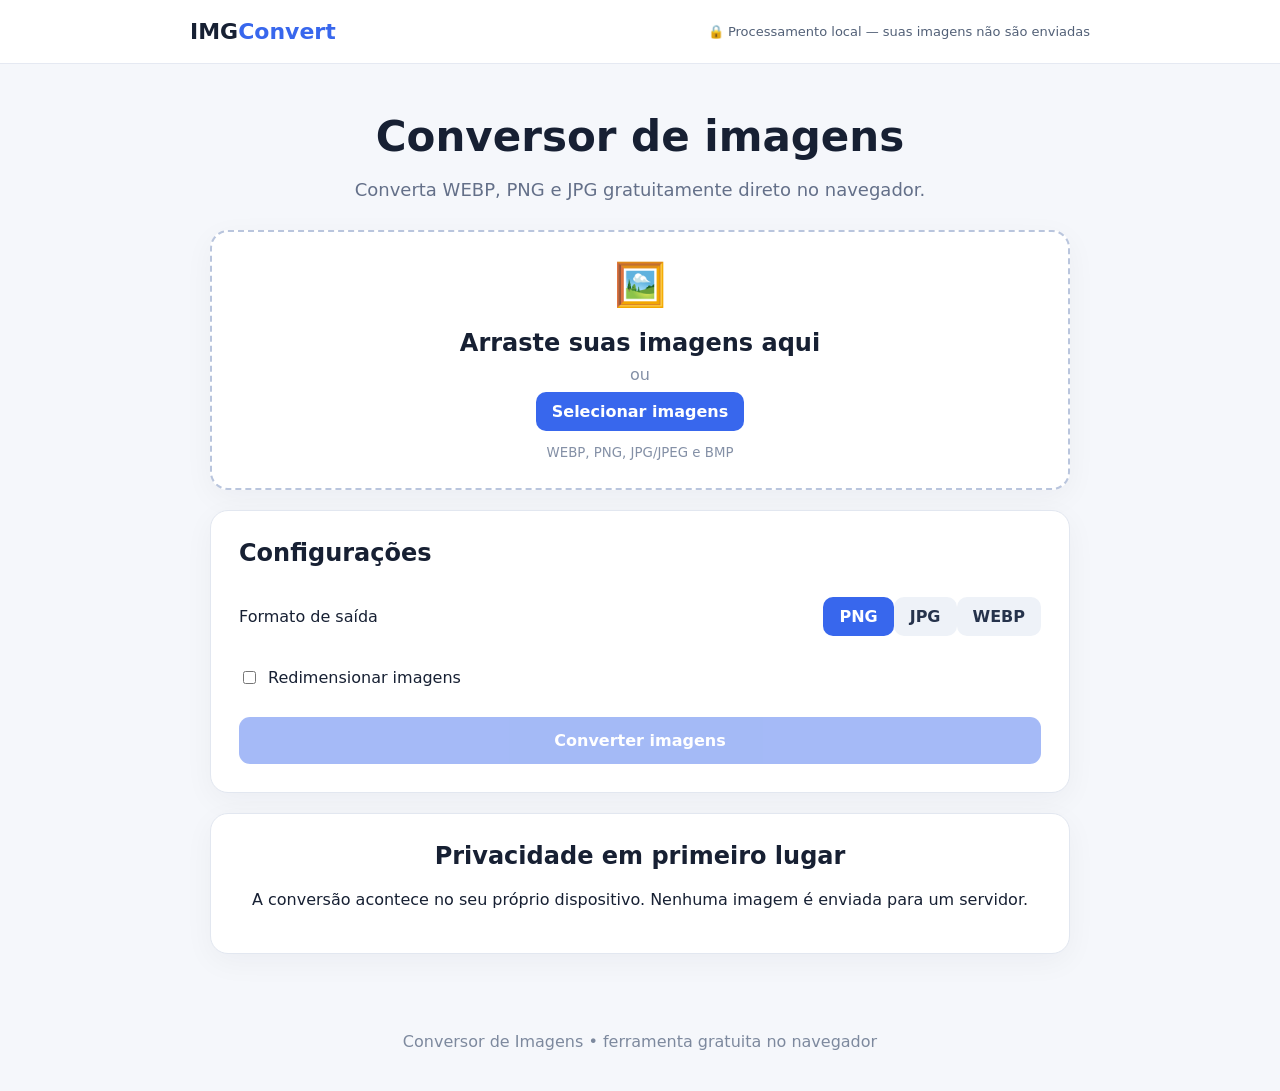
==== index.html @ 3f45609b "V 1.0 Sistema bem simples e útil, muitas vezes necessário no dia a dia." ====
<!doctype html><html lang='pt-BR'><head><meta charset='utf-8'><meta name='viewport' content='width=device-width,initial-scale=1'><title>Conversor de Imagens</title><meta name='description' content='Converta WEBP, PNG e JPG diretamente no navegador, com privacidade.'><link rel='stylesheet' href='style.css'></head><body><header><div class='brand'>IMG<span>Convert</span></div><div class='privacy'>🔒 Processamento local — suas imagens não são enviadas</div></header><main><section class='hero'><h1>Conversor de imagens</h1><p>Converta WEBP, PNG e JPG gratuitamente direto no navegador.</p></section><section id='drop' class='drop'><div class='icon'>🖼️</div><h2>Arraste suas imagens aqui</h2><p>ou</p><button id='pick'>Selecionar imagens</button><input id='files' type='file' accept='image/webp,image/png,image/jpeg,image/bmp' multiple hidden><small>WEBP, PNG, JPG/JPEG e BMP</small></section><section class='panel'><h2>Configurações</h2><div class='formats'><label>Formato de saída</label><div><button class='fmt active' data-format='image/png' data-ext='png'>PNG</button><button class='fmt' data-format='image/jpeg' data-ext='jpg'>JPG</button><button class='fmt' data-format='image/webp' data-ext='webp'>WEBP</button></div></div><div id='qualityRow' class='quality hidden'><label>Qualidade <strong id='qval'>90%</strong></label><input id='quality' type='range' min='10' max='100' value='90'></div><label class='check'><input id='resize' type='checkbox'> Redimensionar imagens</label><div id='resizeBox' class='resize hidden'><label>Largura <input id='width' type='number' min='1' placeholder='Automático'></label><label>Altura <input id='height' type='number' min='1' placeholder='Automático'></label><label class='check'><input id='ratio' type='checkbox' checked> Manter proporção</label></div><button id='convert' class='primary' disabled>Converter imagens</button></section><section id='queue' class='queue hidden'><div class='queueHead'><h2>Arquivos</h2><button id='clear' class='link'>Limpar</button></div><div id='items'></div><button id='downloadAll' class='primary hidden'>Baixar todas</button></section><section class='info'><h2>Privacidade em primeiro lugar</h2><p>A conversão acontece no seu próprio dispositivo. Nenhuma imagem é enviada para um servidor.</p></section></main><footer>Conversor de Imagens • ferramenta gratuita no navegador</footer><script src='app.js'></script></body></html>
---- style.css ----
:root{font-family:Inter,system-ui,-apple-system,Segoe UI,sans-serif;color:#172033;background:#f5f7fb}*{box-sizing:border-box}body{margin:0}header{height:64px;background:white;border-bottom:1px solid #e5e9f2;display:flex;align-items:center;justify-content:space-between;padding:0 max(20px,calc((100% - 900px)/2))}.brand{font-weight:900;font-size:22px}.brand span{color:#3867ed}.privacy{font-size:13px;color:#526077}main{max-width:900px;margin:auto;padding:48px 20px}.hero{text-align:center;margin-bottom:30px}.hero h1{font-size:42px;margin:0 0 10px}.hero p{color:#647089;font-size:18px}.drop,.panel,.queue,.info{background:#fff;border:1px solid #e2e7f0;border-radius:18px;padding:28px;margin:20px 0;box-shadow:0 8px 30px #1720330b}.drop{text-align:center;border:2px dashed #b9c5dd;transition:.2s}.drop.drag{border-color:#3867ed;background:#f2f6ff}.drop .icon{font-size:42px}.drop h2{margin-bottom:4px}.drop p{margin:8px;color:#8490a6}.drop small{display:block;margin-top:14px;color:#8490a6}button{font:inherit;border:0;cursor:pointer}.drop button,.fmt{padding:10px 16px;border-radius:10px;background:#eef2f8;color:#26334c;font-weight:700}.drop button{background:#3867ed;color:white}.panel h2,.queue h2{margin-top:0}.formats{display:flex;align-items:center;justify-content:space-between;gap:20px;padding:10px 0 20px}.fmt.active{background:#3867ed;color:#fff}.quality{padding:5px 0 20px}.quality label{display:flex;justify-content:space-between}.quality input{width:100%;margin-top:12px}.check{display:flex;gap:9px;align-items:center;margin:12px 0}.resize{display:grid;grid-template-columns:1fr 1fr;gap:12px;padding:10px 0}.resize input[type=number]{display:block;width:100%;margin-top:6px;padding:11px;border:1px solid #ccd4e2;border-radius:9px}.resize .check{grid-column:1/-1}.primary{width:100%;padding:14px;border-radius:11px;background:#3867ed;color:#fff;font-weight:800;margin-top:18px}.primary:disabled{opacity:.45;cursor:not-allowed}.hidden{display:none!important}.queueHead{display:flex;justify-content:space-between}.link{background:none;color:#3867ed}.item{display:grid;grid-template-columns:52px 1fr auto;align-items:center;gap:14px;padding:14px 0;border-top:1px solid #edf0f5}.thumb{width:52px;height:52px;object-fit:cover;border-radius:9px;background:#eef2f8}.meta b{display:block;white-space:nowrap;overflow:hidden;text-overflow:ellipsis;max-width:550px}.meta small{color:#7a879d}.download{padding:9px 12px;border-radius:8px;background:#eef2f8;color:#3159c9;font-weight:700}.status{font-size:12px;color:#738097;margin-top:3px}.info{text-align:center}.info h2{margin-top:0}footer{text-align:center;color:#7d899e;padding:10px 20px 40px}@media(max-width:650px){header{padding:0 16px}.privacy{display:none}main{padding:28px 14px}.hero h1{font-size:32px}.formats{align-items:flex-start;flex-direction:column}.resize{grid-template-columns:1fr}.item{grid-template-columns:48px 1fr}.item .download{grid-column:1/-1}.meta b{max-width:230px}}
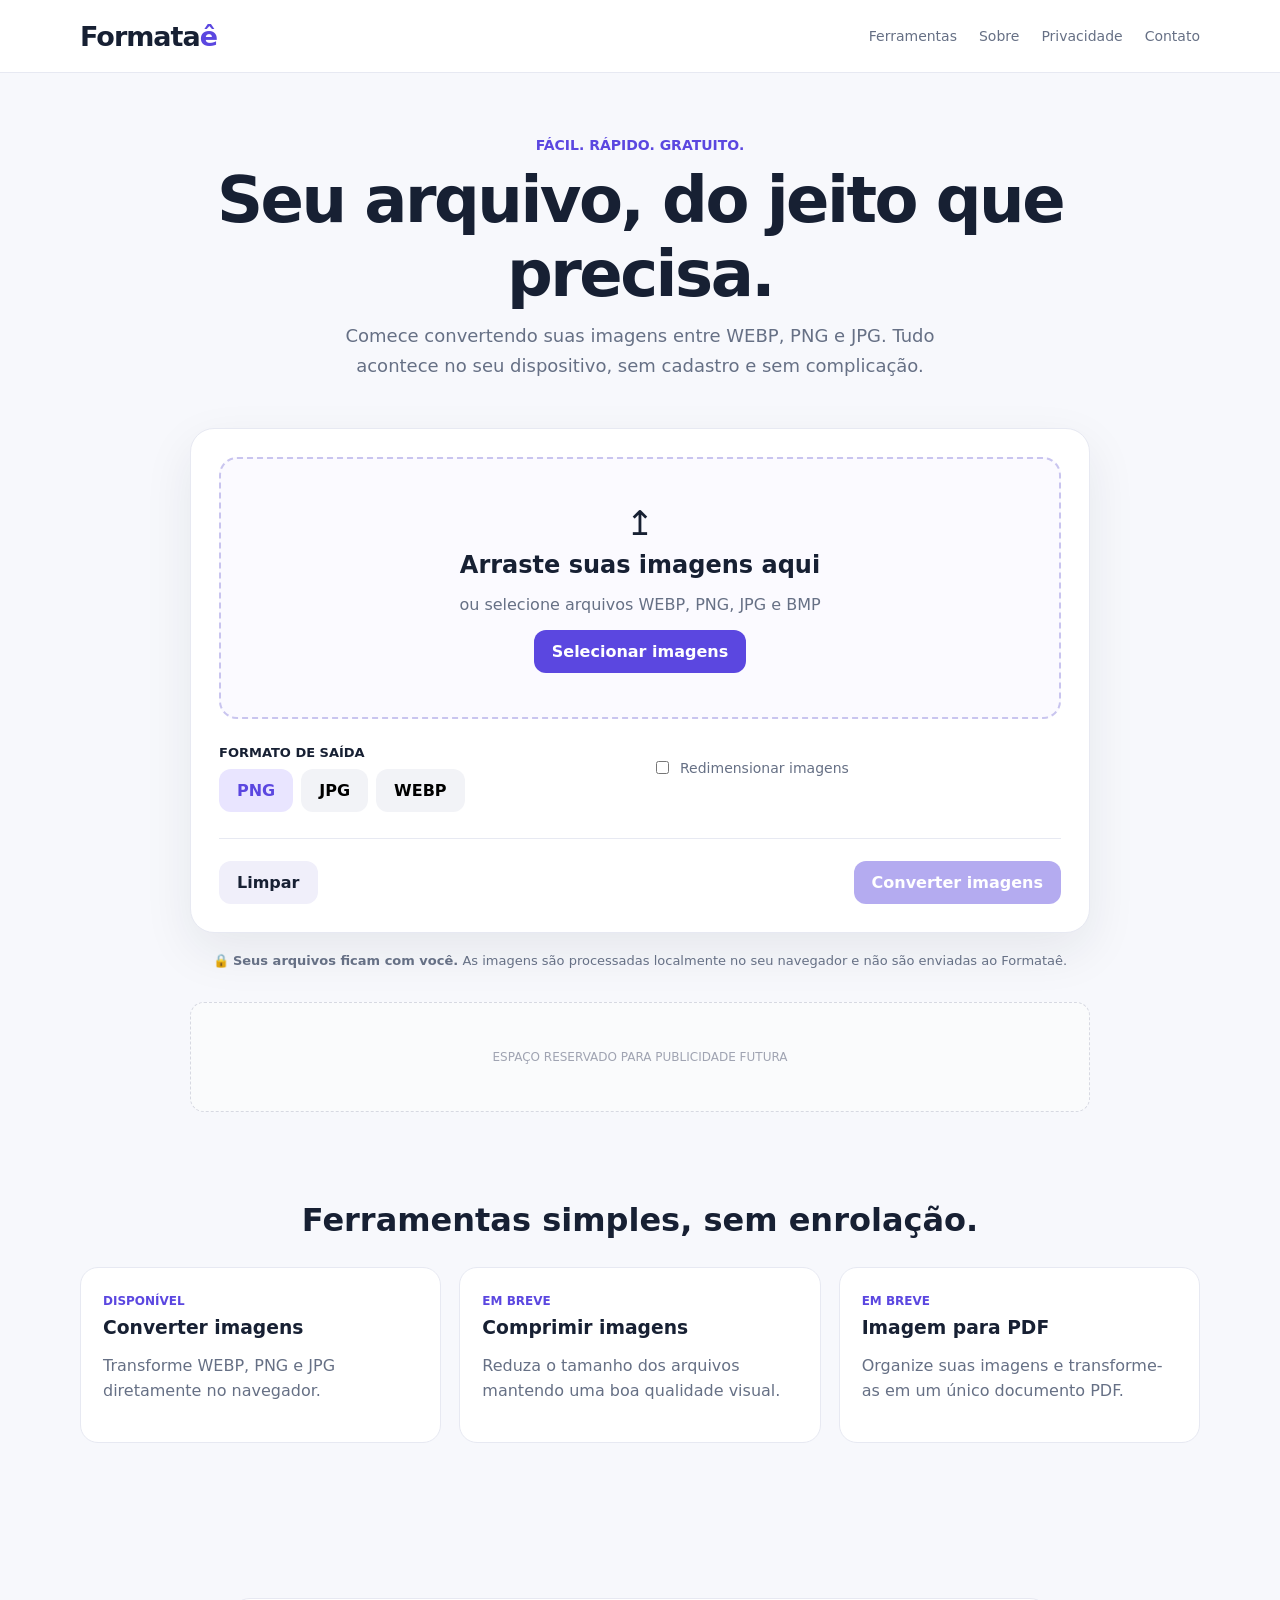
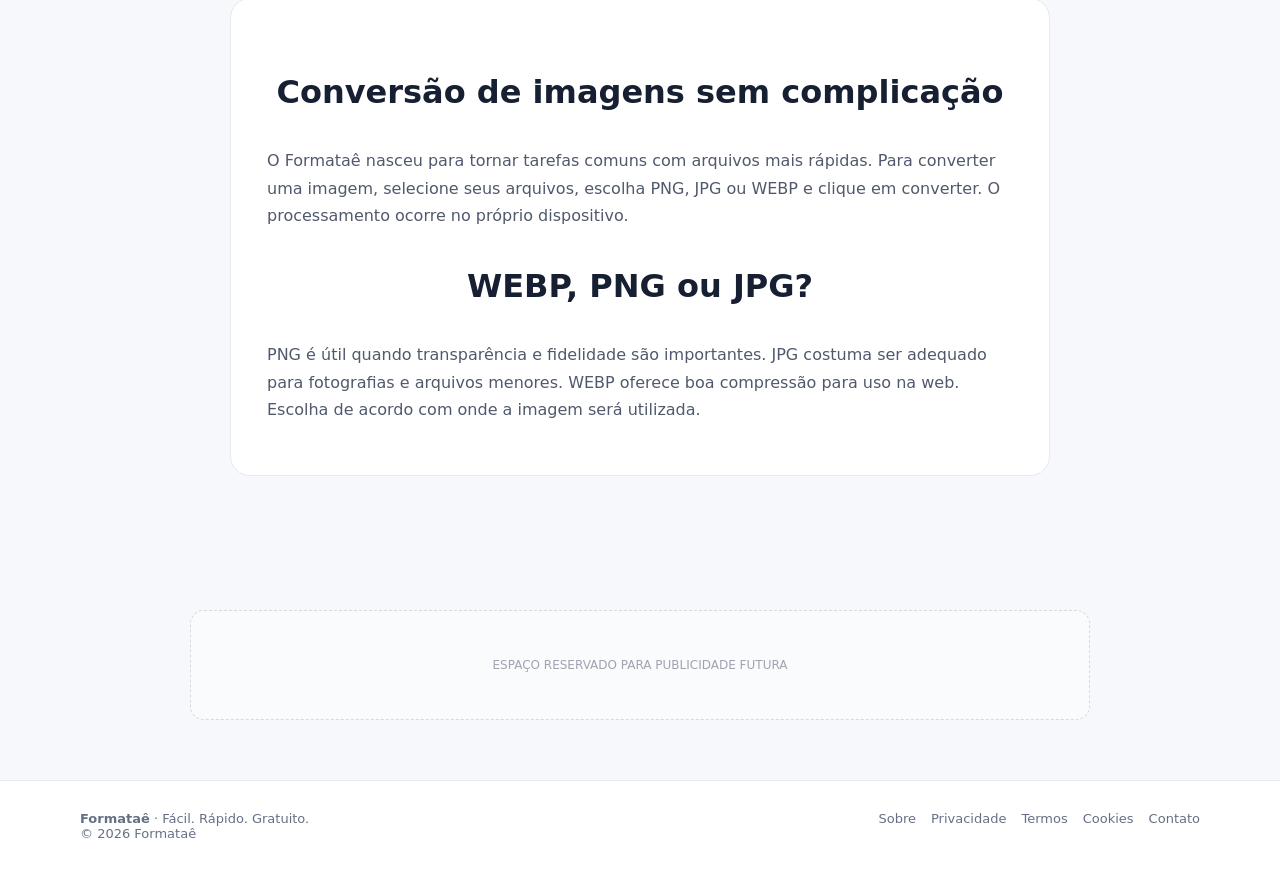
==== commit 668c1e47: "V 3.0 NOVO NOME PARA O NOSSO SITE E AGORA COM DOMINIO OFICIAL.  Vamos trabalhar ocm tudo para faze" ====
--- a/index.html
+++ b/index.html
@@ -1 +1,12 @@
-<!doctype html><html lang='pt-BR'><head><meta charset='utf-8'><meta name='viewport' content='width=device-width,initial-scale=1'><title>Conversor de Imagens</title><meta name='description' content='Converta WEBP, PNG e JPG diretamente no navegador, com privacidade.'><link rel='stylesheet' href='style.css'></head><body><header><div class='brand'>IMG<span>Convert</span></div><div class='privacy'>🔒 Processamento local — suas imagens não são enviadas</div></header><main><section class='hero'><h1>Conversor de imagens</h1><p>Converta WEBP, PNG e JPG gratuitamente direto no navegador.</p></section><section id='drop' class='drop'><div class='icon'>🖼️</div><h2>Arraste suas imagens aqui</h2><p>ou</p><button id='pick'>Selecionar imagens</button><input id='files' type='file' accept='image/webp,image/png,image/jpeg,image/bmp' multiple hidden><small>WEBP, PNG, JPG/JPEG e BMP</small></section><section class='panel'><h2>Configurações</h2><div class='formats'><label>Formato de saída</label><div><button class='fmt active' data-format='image/png' data-ext='png'>PNG</button><button class='fmt' data-format='image/jpeg' data-ext='jpg'>JPG</button><button class='fmt' data-format='image/webp' data-ext='webp'>WEBP</button></div></div><div id='qualityRow' class='quality hidden'><label>Qualidade <strong id='qval'>90%</strong></label><input id='quality' type='range' min='10' max='100' value='90'></div><label class='check'><input id='resize' type='checkbox'> Redimensionar imagens</label><div id='resizeBox' class='resize hidden'><label>Largura <input id='width' type='number' min='1' placeholder='Automático'></label><label>Altura <input id='height' type='number' min='1' placeholder='Automático'></label><label class='check'><input id='ratio' type='checkbox' checked> Manter proporção</label></div><button id='convert' class='primary' disabled>Converter imagens</button></section><section id='queue' class='queue hidden'><div class='queueHead'><h2>Arquivos</h2><button id='clear' class='link'>Limpar</button></div><div id='items'></div><button id='downloadAll' class='primary hidden'>Baixar todas</button></section><section class='info'><h2>Privacidade em primeiro lugar</h2><p>A conversão acontece no seu próprio dispositivo. Nenhuma imagem é enviada para um servidor.</p></section></main><footer>Conversor de Imagens • ferramenta gratuita no navegador</footer><script src='app.js'></script></body></html>
+<!doctype html><html lang="pt-BR"><head><meta charset="utf-8"><meta name="viewport" content="width=device-width,initial-scale=1"><title>Formataê — Conversor de imagens grátis</title><meta name="description" content="Converta WEBP, PNG e JPG grátis, rápido e direto no navegador. Sem cadastro e sem enviar suas imagens para nossos servidores."><link rel="canonical" href="https://formatae.com.br/"><link rel="icon" href="favicon.svg" type="image/svg+xml"><link rel="stylesheet" href="style.css"></head><body>
+<header class="top"><div class="wrap nav"><a class="brand" href="index.html">Formata<span>ê</span></a><nav><a href="#ferramentas">Ferramentas</a><a href="sobre.html">Sobre</a><a href="privacidade.html">Privacidade</a><a href="contato.html">Contato</a></nav></div></header>
+<main><section class="hero wrap"><div class="eyebrow">FÁCIL. RÁPIDO. GRATUITO.</div><h1>Seu arquivo, do jeito que precisa.</h1><p>Comece convertendo suas imagens entre WEBP, PNG e JPG. Tudo acontece no seu dispositivo, sem cadastro e sem complicação.</p></section>
+<section class="wrap"><div class="tool"><div id="drop" class="drop"><div style="font-size:34px">↥</div><h2>Arraste suas imagens aqui</h2><p>ou selecione arquivos WEBP, PNG, JPG e BMP</p><button id="pick" class="primary">Selecionar imagens</button><input id="files" type="file" accept="image/webp,image/png,image/jpeg,image/bmp" multiple hidden></div>
+<div class="options"><div><div class="label">FORMATO DE SAÍDA</div><div class="formats"><button class="fmt active" data-format="image/png" data-ext="png">PNG</button><button class="fmt" data-format="image/jpeg" data-ext="jpg">JPG</button><button class="fmt" data-format="image/webp" data-ext="webp">WEBP</button></div><div id="qualityRow" class="range hidden" style="margin-top:18px"><input id="quality" type="range" min="20" max="100" value="90"><b id="qval">90%</b></div></div><div><label class="check"><input id="resize" type="checkbox"> Redimensionar imagens</label><div id="resizeBox" class="resizebox hidden"><input id="width" type="number" min="1" placeholder="Largura (px)"><input id="height" type="number" min="1" placeholder="Altura (px)"><label class="check"><input id="ratio" type="checkbox" checked> Manter proporção</label></div></div></div>
+<div id="queue" class="queue hidden"><div id="items"></div></div><div class="actions"><button id="clear" class="secondary">Limpar</button><div><button id="downloadAll" class="secondary hidden">Baixar todas</button> <button id="convert" class="primary" disabled>Converter imagens</button></div></div></div>
+<div class="privacy-note">🔒 <b>Seus arquivos ficam com você.</b> As imagens são processadas localmente no seu navegador e não são enviadas ao Formataê.</div></section>
+<div class="ad">ESPAÇO RESERVADO PARA PUBLICIDADE FUTURA</div>
+<section id="ferramentas" class="section wrap"><h2>Ferramentas simples, sem enrolação.</h2><div class="cards"><div class="card"><span class="tag">DISPONÍVEL</span><h3>Converter imagens</h3><p>Transforme WEBP, PNG e JPG diretamente no navegador.</p></div><div class="card"><span class="tag">EM BREVE</span><h3>Comprimir imagens</h3><p>Reduza o tamanho dos arquivos mantendo uma boa qualidade visual.</p></div><div class="card"><span class="tag">EM BREVE</span><h3>Imagem para PDF</h3><p>Organize suas imagens e transforme-as em um único documento PDF.</p></div></div></section>
+<section class="section wrap"><div class="content"><h2>Conversão de imagens sem complicação</h2><p>O Formataê nasceu para tornar tarefas comuns com arquivos mais rápidas. Para converter uma imagem, selecione seus arquivos, escolha PNG, JPG ou WEBP e clique em converter. O processamento ocorre no próprio dispositivo.</p><h2>WEBP, PNG ou JPG?</h2><p>PNG é útil quando transparência e fidelidade são importantes. JPG costuma ser adequado para fotografias e arquivos menores. WEBP oferece boa compressão para uso na web. Escolha de acordo com onde a imagem será utilizada.</p></div></section>
+<div class="ad">ESPAÇO RESERVADO PARA PUBLICIDADE FUTURA</div></main>
+<footer class="footer"><div class="wrap foot"><div><b>Formataê</b> · Fácil. Rápido. Gratuito.<br>© 2026 Formataê</div><div class="footlinks"><a href="sobre.html">Sobre</a><a href="privacidade.html">Privacidade</a><a href="termos.html">Termos</a><a href="cookies.html">Cookies</a><a href="contato.html">Contato</a></div></div></footer><script src="app.js"></script></body></html>
--- a/style.css
+++ b/style.css
@@ -1 +1 @@
-:root{font-family:Inter,system-ui,-apple-system,Segoe UI,sans-serif;color:#172033;background:#f5f7fb}*{box-sizing:border-box}body{margin:0}header{height:64px;background:white;border-bottom:1px solid #e5e9f2;display:flex;align-items:center;justify-content:space-between;padding:0 max(20px,calc((100% - 900px)/2))}.brand{font-weight:900;font-size:22px}.brand span{color:#3867ed}.privacy{font-size:13px;color:#526077}main{max-width:900px;margin:auto;padding:48px 20px}.hero{text-align:center;margin-bottom:30px}.hero h1{font-size:42px;margin:0 0 10px}.hero p{color:#647089;font-size:18px}.drop,.panel,.queue,.info{background:#fff;border:1px solid #e2e7f0;border-radius:18px;padding:28px;margin:20px 0;box-shadow:0 8px 30px #1720330b}.drop{text-align:center;border:2px dashed #b9c5dd;transition:.2s}.drop.drag{border-color:#3867ed;background:#f2f6ff}.drop .icon{font-size:42px}.drop h2{margin-bottom:4px}.drop p{margin:8px;color:#8490a6}.drop small{display:block;margin-top:14px;color:#8490a6}button{font:inherit;border:0;cursor:pointer}.drop button,.fmt{padding:10px 16px;border-radius:10px;background:#eef2f8;color:#26334c;font-weight:700}.drop button{background:#3867ed;color:white}.panel h2,.queue h2{margin-top:0}.formats{display:flex;align-items:center;justify-content:space-between;gap:20px;padding:10px 0 20px}.fmt.active{background:#3867ed;color:#fff}.quality{padding:5px 0 20px}.quality label{display:flex;justify-content:space-between}.quality input{width:100%;margin-top:12px}.check{display:flex;gap:9px;align-items:center;margin:12px 0}.resize{display:grid;grid-template-columns:1fr 1fr;gap:12px;padding:10px 0}.resize input[type=number]{display:block;width:100%;margin-top:6px;padding:11px;border:1px solid #ccd4e2;border-radius:9px}.resize .check{grid-column:1/-1}.primary{width:100%;padding:14px;border-radius:11px;background:#3867ed;color:#fff;font-weight:800;margin-top:18px}.primary:disabled{opacity:.45;cursor:not-allowed}.hidden{display:none!important}.queueHead{display:flex;justify-content:space-between}.link{background:none;color:#3867ed}.item{display:grid;grid-template-columns:52px 1fr auto;align-items:center;gap:14px;padding:14px 0;border-top:1px solid #edf0f5}.thumb{width:52px;height:52px;object-fit:cover;border-radius:9px;background:#eef2f8}.meta b{display:block;white-space:nowrap;overflow:hidden;text-overflow:ellipsis;max-width:550px}.meta small{color:#7a879d}.download{padding:9px 12px;border-radius:8px;background:#eef2f8;color:#3159c9;font-weight:700}.status{font-size:12px;color:#738097;margin-top:3px}.info{text-align:center}.info h2{margin-top:0}footer{text-align:center;color:#7d899e;padding:10px 20px 40px}@media(max-width:650px){header{padding:0 16px}.privacy{display:none}main{padding:28px 14px}.hero h1{font-size:32px}.formats{align-items:flex-start;flex-direction:column}.resize{grid-template-columns:1fr}.item{grid-template-columns:48px 1fr}.item .download{grid-column:1/-1}.meta b{max-width:230px}}
+:root{--bg:#f7f8fc;--card:#fff;--ink:#172033;--muted:#667085;--brand:#5b47e0;--brand2:#7b68ee;--line:#e7e9f2;--ok:#087f5b;--shadow:0 18px 50px rgba(25,32,56,.08)}*{box-sizing:border-box}body{margin:0;font-family:Inter,system-ui,-apple-system,Segoe UI,Roboto,Arial,sans-serif;background:var(--bg);color:var(--ink)}a{color:inherit;text-decoration:none}.wrap{width:min(1120px,92%);margin:auto}.top{background:#fff;border-bottom:1px solid var(--line);position:sticky;top:0;z-index:10}.nav{height:72px;display:flex;align-items:center;justify-content:space-between}.brand{font-size:27px;font-weight:850;letter-spacing:-1px}.brand span{color:var(--brand)}nav{display:flex;gap:22px;font-size:14px;color:var(--muted)}nav a:hover{color:var(--brand)}.hero{text-align:center;padding:64px 0 28px}.eyebrow{font-weight:800;color:var(--brand);font-size:14px}.hero h1{font-size:clamp(38px,6vw,64px);letter-spacing:-2.5px;margin:10px 0}.hero p{max-width:650px;margin:auto;color:var(--muted);font-size:18px;line-height:1.65}.tool{background:var(--card);border:1px solid var(--line);border-radius:24px;padding:28px;box-shadow:var(--shadow);max-width:900px;margin:20px auto}.drop{border:2px dashed #c9c5ef;border-radius:18px;padding:44px 20px;text-align:center;background:#fbfaff;transition:.2s}.drop.drag{border-color:var(--brand);background:#f1efff}.drop h2{margin:8px 0}.drop p{color:var(--muted)}button{font:inherit}.primary,.secondary,.fmt{border:0;border-radius:12px;padding:12px 18px;cursor:pointer}.primary{background:var(--brand);color:white;font-weight:800}.primary:hover{background:#4937c9}.primary:disabled{opacity:.45;cursor:not-allowed}.secondary{background:#f0effa;color:var(--ink);font-weight:700}.options{display:grid;grid-template-columns:1fr 1fr;gap:24px;margin-top:26px}.label{font-size:13px;font-weight:800;margin-bottom:9px}.formats{display:flex;gap:8px}.fmt{background:#f2f3f7;font-weight:800}.fmt.active{background:#e9e5ff;color:var(--brand)}.range{display:flex;gap:12px;align-items:center}.range input{width:100%}.check{display:flex;gap:8px;align-items:center;color:var(--muted);font-size:14px;margin-top:13px}.resizebox{display:grid;grid-template-columns:1fr 1fr;gap:10px;margin-top:12px}.resizebox input{width:100%;padding:11px;border:1px solid var(--line);border-radius:10px}.actions{display:flex;justify-content:space-between;gap:12px;margin-top:26px;padding-top:22px;border-top:1px solid var(--line)}.queue{margin-top:24px}.item{display:flex;align-items:center;gap:14px;padding:12px 0;border-top:1px solid var(--line)}.thumb{width:56px;height:56px;border-radius:10px;object-fit:cover;background:#eee}.meta{min-width:0;flex:1}.meta b{display:block;white-space:nowrap;overflow:hidden;text-overflow:ellipsis}.meta small,.status{color:var(--muted);font-size:12px}.status{margin-top:5px}.link,.download{border:0;background:none;color:var(--brand);font-weight:800;cursor:pointer}.download{margin-left:8px}.hidden{display:none!important}.privacy-note{max-width:900px;margin:16px auto;text-align:center;color:var(--muted);font-size:13px}.ad{max-width:900px;height:110px;margin:34px auto;border:1px dashed #d7d9e2;border-radius:14px;display:flex;align-items:center;justify-content:center;color:#a0a4b2;font-size:12px;background:#fafbfc}.section{padding:55px 0}.section h2{text-align:center;font-size:32px;margin:0 0 28px}.cards{display:grid;grid-template-columns:repeat(3,1fr);gap:18px}.card{background:#fff;border:1px solid var(--line);border-radius:18px;padding:22px}.card h3{margin:8px 0}.card p{color:var(--muted);line-height:1.55}.tag{font-size:12px;font-weight:800;color:var(--brand)}.content{max-width:820px;margin:45px auto;background:#fff;border:1px solid var(--line);border-radius:20px;padding:36px;line-height:1.7}.content h1{letter-spacing:-1px}.content h2{margin-top:30px}.content p,.content li{color:#50596c}.footer{margin-top:60px;border-top:1px solid var(--line);background:#fff;padding:30px 0}.foot{display:flex;justify-content:space-between;gap:20px;flex-wrap:wrap;color:var(--muted);font-size:13px}.footlinks{display:flex;gap:15px;flex-wrap:wrap}@media(max-width:720px){nav{display:none}.hero{padding-top:42px}.tool{padding:18px}.options,.cards{grid-template-columns:1fr}.actions{flex-direction:column}.actions button{width:100%}.content{padding:24px}.ad{width:92%}}
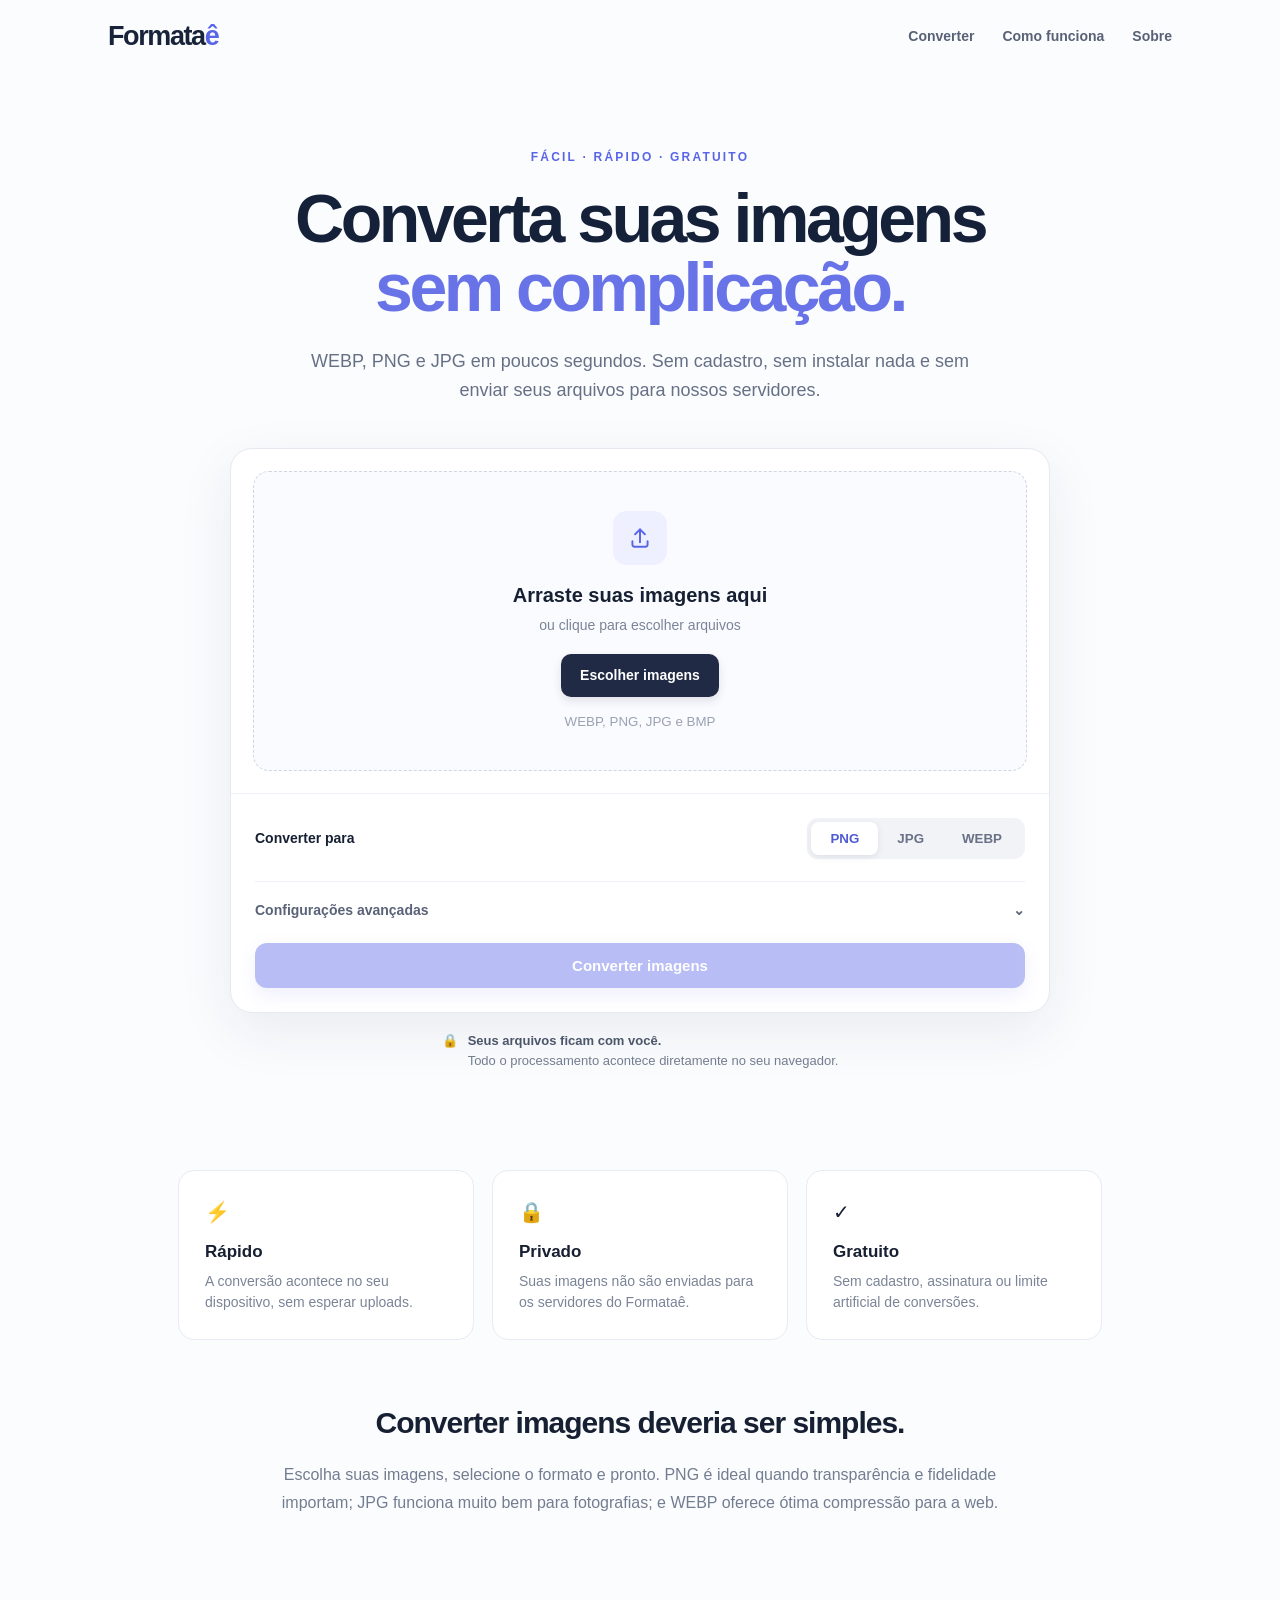
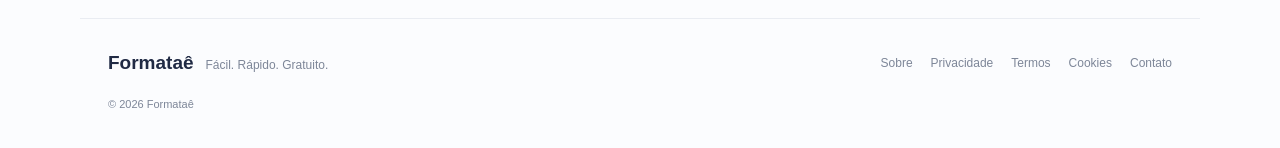
==== commit 538ae305: "V 3.1 Atualizações voltadas para o visual, melhoria e uma aparência melhor do nosso site." ====
--- a/index.html
+++ b/index.html
@@ -1,12 +1,130 @@
-<!doctype html><html lang="pt-BR"><head><meta charset="utf-8"><meta name="viewport" content="width=device-width,initial-scale=1"><title>Formataê — Conversor de imagens grátis</title><meta name="description" content="Converta WEBP, PNG e JPG grátis, rápido e direto no navegador. Sem cadastro e sem enviar suas imagens para nossos servidores."><link rel="canonical" href="https://formatae.com.br/"><link rel="icon" href="favicon.svg" type="image/svg+xml"><link rel="stylesheet" href="style.css"></head><body>
-<header class="top"><div class="wrap nav"><a class="brand" href="index.html">Formata<span>ê</span></a><nav><a href="#ferramentas">Ferramentas</a><a href="sobre.html">Sobre</a><a href="privacidade.html">Privacidade</a><a href="contato.html">Contato</a></nav></div></header>
-<main><section class="hero wrap"><div class="eyebrow">FÁCIL. RÁPIDO. GRATUITO.</div><h1>Seu arquivo, do jeito que precisa.</h1><p>Comece convertendo suas imagens entre WEBP, PNG e JPG. Tudo acontece no seu dispositivo, sem cadastro e sem complicação.</p></section>
-<section class="wrap"><div class="tool"><div id="drop" class="drop"><div style="font-size:34px">↥</div><h2>Arraste suas imagens aqui</h2><p>ou selecione arquivos WEBP, PNG, JPG e BMP</p><button id="pick" class="primary">Selecionar imagens</button><input id="files" type="file" accept="image/webp,image/png,image/jpeg,image/bmp" multiple hidden></div>
-<div class="options"><div><div class="label">FORMATO DE SAÍDA</div><div class="formats"><button class="fmt active" data-format="image/png" data-ext="png">PNG</button><button class="fmt" data-format="image/jpeg" data-ext="jpg">JPG</button><button class="fmt" data-format="image/webp" data-ext="webp">WEBP</button></div><div id="qualityRow" class="range hidden" style="margin-top:18px"><input id="quality" type="range" min="20" max="100" value="90"><b id="qval">90%</b></div></div><div><label class="check"><input id="resize" type="checkbox"> Redimensionar imagens</label><div id="resizeBox" class="resizebox hidden"><input id="width" type="number" min="1" placeholder="Largura (px)"><input id="height" type="number" min="1" placeholder="Altura (px)"><label class="check"><input id="ratio" type="checkbox" checked> Manter proporção</label></div></div></div>
-<div id="queue" class="queue hidden"><div id="items"></div></div><div class="actions"><button id="clear" class="secondary">Limpar</button><div><button id="downloadAll" class="secondary hidden">Baixar todas</button> <button id="convert" class="primary" disabled>Converter imagens</button></div></div></div>
-<div class="privacy-note">🔒 <b>Seus arquivos ficam com você.</b> As imagens são processadas localmente no seu navegador e não são enviadas ao Formataê.</div></section>
-<div class="ad">ESPAÇO RESERVADO PARA PUBLICIDADE FUTURA</div>
-<section id="ferramentas" class="section wrap"><h2>Ferramentas simples, sem enrolação.</h2><div class="cards"><div class="card"><span class="tag">DISPONÍVEL</span><h3>Converter imagens</h3><p>Transforme WEBP, PNG e JPG diretamente no navegador.</p></div><div class="card"><span class="tag">EM BREVE</span><h3>Comprimir imagens</h3><p>Reduza o tamanho dos arquivos mantendo uma boa qualidade visual.</p></div><div class="card"><span class="tag">EM BREVE</span><h3>Imagem para PDF</h3><p>Organize suas imagens e transforme-as em um único documento PDF.</p></div></div></section>
-<section class="section wrap"><div class="content"><h2>Conversão de imagens sem complicação</h2><p>O Formataê nasceu para tornar tarefas comuns com arquivos mais rápidas. Para converter uma imagem, selecione seus arquivos, escolha PNG, JPG ou WEBP e clique em converter. O processamento ocorre no próprio dispositivo.</p><h2>WEBP, PNG ou JPG?</h2><p>PNG é útil quando transparência e fidelidade são importantes. JPG costuma ser adequado para fotografias e arquivos menores. WEBP oferece boa compressão para uso na web. Escolha de acordo com onde a imagem será utilizada.</p></div></section>
-<div class="ad">ESPAÇO RESERVADO PARA PUBLICIDADE FUTURA</div></main>
-<footer class="footer"><div class="wrap foot"><div><b>Formataê</b> · Fácil. Rápido. Gratuito.<br>© 2026 Formataê</div><div class="footlinks"><a href="sobre.html">Sobre</a><a href="privacidade.html">Privacidade</a><a href="termos.html">Termos</a><a href="cookies.html">Cookies</a><a href="contato.html">Contato</a></div></div></footer><script src="app.js"></script></body></html>
+<!doctype html>
+<html lang="pt-BR">
+<head>
+  <meta charset="utf-8">
+  <meta name="viewport" content="width=device-width,initial-scale=1">
+  <title>Formataê — Conversor de imagens grátis</title>
+  <meta name="description" content="Converta WEBP, PNG, JPG e BMP gratuitamente, direto no navegador. Rápido, privado e sem cadastro.">
+  <meta name="theme-color" content="#ffffff">
+  <link rel="icon" href="favicon.svg" type="image/svg+xml">
+  <link rel="stylesheet" href="style.css">
+</head>
+<body>
+<header class="topbar">
+  <a class="brand" href="index.html" aria-label="Formataê - início">Formata<span>ê</span></a>
+  <nav>
+    <a href="#conversor">Converter</a>
+    <a href="#vantagens">Como funciona</a>
+    <a href="sobre.html">Sobre</a>
+  </nav>
+</header>
+
+<main>
+  <section class="hero">
+    <div class="eyebrow">FÁCIL · RÁPIDO · GRATUITO</div>
+    <h1>Converta suas imagens<br><span>sem complicação.</span></h1>
+    <p>WEBP, PNG e JPG em poucos segundos. Sem cadastro, sem instalar nada e sem enviar seus arquivos para nossos servidores.</p>
+  </section>
+
+  <section id="conversor" class="converter-card">
+    <label id="dropZone" class="drop-zone" for="fileInput">
+      <div class="upload-icon" aria-hidden="true">
+        <svg viewBox="0 0 24 24"><path d="M12 16V4m0 0L7.5 8.5M12 4l4.5 4.5M5 15v3a2 2 0 0 0 2 2h10a2 2 0 0 0 2-2v-3"/></svg>
+      </div>
+      <h2>Arraste suas imagens aqui</h2>
+      <p>ou clique para escolher arquivos</p>
+      <span class="choose-button">Escolher imagens</span>
+      <small>WEBP, PNG, JPG e BMP</small>
+      <input id="fileInput" type="file" accept="image/webp,image/png,image/jpeg,image/bmp" multiple hidden>
+    </label>
+
+    <div id="fileSummary" class="file-summary hidden"></div>
+
+    <div class="controls">
+      <div class="control-block">
+        <span class="control-label">Converter para</span>
+        <div class="format-tabs" role="group" aria-label="Formato de saída">
+          <button class="format active" data-format="png" type="button">PNG</button>
+          <button class="format" data-format="jpeg" type="button">JPG</button>
+          <button class="format" data-format="webp" type="button">WEBP</button>
+        </div>
+      </div>
+
+      <details class="advanced">
+        <summary>
+          <span>Configurações avançadas</span>
+          <span class="chevron">⌄</span>
+        </summary>
+        <div class="advanced-grid">
+          <label id="qualityWrap">
+            <span>Qualidade <b id="qualityValue">90%</b></span>
+            <input id="quality" type="range" min="10" max="100" value="90">
+          </label>
+          <label class="check-row">
+            <input id="resizeToggle" type="checkbox">
+            <span>Redimensionar imagens</span>
+          </label>
+          <div id="resizeFields" class="resize-fields hidden">
+            <label>Largura <input id="widthInput" type="number" min="1" placeholder="px"></label>
+            <label>Altura <input id="heightInput" type="number" min="1" placeholder="px"></label>
+            <label class="check-row"><input id="keepRatio" type="checkbox" checked><span>Manter proporção</span></label>
+          </div>
+        </div>
+      </details>
+
+      <button id="convertBtn" class="convert-button" type="button" disabled>Converter imagens</button>
+    </div>
+  </section>
+
+  <div class="privacy-note">
+    <span>🔒</span>
+    <div><strong>Seus arquivos ficam com você.</strong><br>Todo o processamento acontece diretamente no seu navegador.</div>
+  </div>
+
+  <section id="results" class="results hidden">
+    <div class="results-head">
+      <div><span class="success-dot">✓</span><h2>Conversão concluída</h2></div>
+      <button id="clearBtn" class="text-button" type="button">Nova conversão</button>
+    </div>
+    <div id="resultList" class="result-list"></div>
+    <button id="downloadAllBtn" class="secondary-button hidden" type="button">Baixar todas</button>
+  </section>
+
+  <section id="vantagens" class="benefits">
+    <div>
+      <span class="benefit-icon">⚡</span>
+      <h3>Rápido</h3>
+      <p>A conversão acontece no seu dispositivo, sem esperar uploads.</p>
+    </div>
+    <div>
+      <span class="benefit-icon">🔒</span>
+      <h3>Privado</h3>
+      <p>Suas imagens não são enviadas para os servidores do Formataê.</p>
+    </div>
+    <div>
+      <span class="benefit-icon">✓</span>
+      <h3>Gratuito</h3>
+      <p>Sem cadastro, assinatura ou limite artificial de conversões.</p>
+    </div>
+  </section>
+
+  <section class="seo-copy">
+    <h2>Converter imagens deveria ser simples.</h2>
+    <p>Escolha suas imagens, selecione o formato e pronto. PNG é ideal quando transparência e fidelidade importam; JPG funciona muito bem para fotografias; e WEBP oferece ótima compressão para a web.</p>
+  </section>
+</main>
+
+<footer>
+  <div class="footer-brand"><strong>Formataê</strong><span>Fácil. Rápido. Gratuito.</span></div>
+  <div class="footer-links">
+    <a href="sobre.html">Sobre</a>
+    <a href="privacidade.html">Privacidade</a>
+    <a href="termos.html">Termos</a>
+    <a href="cookies.html">Cookies</a>
+    <a href="contato.html">Contato</a>
+  </div>
+  <small>© 2026 Formataê</small>
+</footer>
+<script src="app.js"></script>
+</body>
+</html>
--- a/style.css
+++ b/style.css
@@ -1 +1 @@
-:root{--bg:#f7f8fc;--card:#fff;--ink:#172033;--muted:#667085;--brand:#5b47e0;--brand2:#7b68ee;--line:#e7e9f2;--ok:#087f5b;--shadow:0 18px 50px rgba(25,32,56,.08)}*{box-sizing:border-box}body{margin:0;font-family:Inter,system-ui,-apple-system,Segoe UI,Roboto,Arial,sans-serif;background:var(--bg);color:var(--ink)}a{color:inherit;text-decoration:none}.wrap{width:min(1120px,92%);margin:auto}.top{background:#fff;border-bottom:1px solid var(--line);position:sticky;top:0;z-index:10}.nav{height:72px;display:flex;align-items:center;justify-content:space-between}.brand{font-size:27px;font-weight:850;letter-spacing:-1px}.brand span{color:var(--brand)}nav{display:flex;gap:22px;font-size:14px;color:var(--muted)}nav a:hover{color:var(--brand)}.hero{text-align:center;padding:64px 0 28px}.eyebrow{font-weight:800;color:var(--brand);font-size:14px}.hero h1{font-size:clamp(38px,6vw,64px);letter-spacing:-2.5px;margin:10px 0}.hero p{max-width:650px;margin:auto;color:var(--muted);font-size:18px;line-height:1.65}.tool{background:var(--card);border:1px solid var(--line);border-radius:24px;padding:28px;box-shadow:var(--shadow);max-width:900px;margin:20px auto}.drop{border:2px dashed #c9c5ef;border-radius:18px;padding:44px 20px;text-align:center;background:#fbfaff;transition:.2s}.drop.drag{border-color:var(--brand);background:#f1efff}.drop h2{margin:8px 0}.drop p{color:var(--muted)}button{font:inherit}.primary,.secondary,.fmt{border:0;border-radius:12px;padding:12px 18px;cursor:pointer}.primary{background:var(--brand);color:white;font-weight:800}.primary:hover{background:#4937c9}.primary:disabled{opacity:.45;cursor:not-allowed}.secondary{background:#f0effa;color:var(--ink);font-weight:700}.options{display:grid;grid-template-columns:1fr 1fr;gap:24px;margin-top:26px}.label{font-size:13px;font-weight:800;margin-bottom:9px}.formats{display:flex;gap:8px}.fmt{background:#f2f3f7;font-weight:800}.fmt.active{background:#e9e5ff;color:var(--brand)}.range{display:flex;gap:12px;align-items:center}.range input{width:100%}.check{display:flex;gap:8px;align-items:center;color:var(--muted);font-size:14px;margin-top:13px}.resizebox{display:grid;grid-template-columns:1fr 1fr;gap:10px;margin-top:12px}.resizebox input{width:100%;padding:11px;border:1px solid var(--line);border-radius:10px}.actions{display:flex;justify-content:space-between;gap:12px;margin-top:26px;padding-top:22px;border-top:1px solid var(--line)}.queue{margin-top:24px}.item{display:flex;align-items:center;gap:14px;padding:12px 0;border-top:1px solid var(--line)}.thumb{width:56px;height:56px;border-radius:10px;object-fit:cover;background:#eee}.meta{min-width:0;flex:1}.meta b{display:block;white-space:nowrap;overflow:hidden;text-overflow:ellipsis}.meta small,.status{color:var(--muted);font-size:12px}.status{margin-top:5px}.link,.download{border:0;background:none;color:var(--brand);font-weight:800;cursor:pointer}.download{margin-left:8px}.hidden{display:none!important}.privacy-note{max-width:900px;margin:16px auto;text-align:center;color:var(--muted);font-size:13px}.ad{max-width:900px;height:110px;margin:34px auto;border:1px dashed #d7d9e2;border-radius:14px;display:flex;align-items:center;justify-content:center;color:#a0a4b2;font-size:12px;background:#fafbfc}.section{padding:55px 0}.section h2{text-align:center;font-size:32px;margin:0 0 28px}.cards{display:grid;grid-template-columns:repeat(3,1fr);gap:18px}.card{background:#fff;border:1px solid var(--line);border-radius:18px;padding:22px}.card h3{margin:8px 0}.card p{color:var(--muted);line-height:1.55}.tag{font-size:12px;font-weight:800;color:var(--brand)}.content{max-width:820px;margin:45px auto;background:#fff;border:1px solid var(--line);border-radius:20px;padding:36px;line-height:1.7}.content h1{letter-spacing:-1px}.content h2{margin-top:30px}.content p,.content li{color:#50596c}.footer{margin-top:60px;border-top:1px solid var(--line);background:#fff;padding:30px 0}.foot{display:flex;justify-content:space-between;gap:20px;flex-wrap:wrap;color:var(--muted);font-size:13px}.footlinks{display:flex;gap:15px;flex-wrap:wrap}@media(max-width:720px){nav{display:none}.hero{padding-top:42px}.tool{padding:18px}.options,.cards{grid-template-columns:1fr}.actions{flex-direction:column}.actions button{width:100%}.content{padding:24px}.ad{width:92%}}
+*{box-sizing:border-box}html{scroll-behavior:smooth}body{margin:0;font-family:Inter,ui-sans-serif,-apple-system,BlinkMacSystemFont,"Segoe UI",sans-serif;color:#172033;background:#fbfcfe;line-height:1.5}a{color:inherit;text-decoration:none}.topbar{height:72px;max-width:1120px;margin:auto;padding:0 28px;display:flex;align-items:center;justify-content:space-between}.brand{font-size:27px;font-weight:850;letter-spacing:-1.4px;color:#18233a}.brand span{color:#5965e8}.topbar nav{display:flex;gap:28px;font-size:14px;color:#586176;font-weight:600}.topbar nav a:hover{color:#5965e8}main{max-width:980px;margin:auto;padding:0 28px}.hero{text-align:center;padding:76px 0 42px}.eyebrow{font-size:12px;letter-spacing:2.2px;font-weight:800;color:#5965e8;margin-bottom:18px}.hero h1{font-size:clamp(42px,6vw,68px);line-height:1.02;letter-spacing:-3.5px;margin:0;color:#152039}.hero h1 span{color:#6973e8}.hero p{max-width:660px;margin:24px auto 0;color:#667085;font-size:18px;line-height:1.65}.converter-card{max-width:820px;margin:auto;background:#fff;border:1px solid #e6e9f0;border-radius:22px;box-shadow:0 18px 55px rgba(24,35,58,.08);overflow:hidden}.drop-zone{margin:22px;min-height:300px;border:1.5px dashed #cfd5e2;border-radius:16px;background:#fafbff;display:flex;flex-direction:column;align-items:center;justify-content:center;cursor:pointer;transition:.2s}.drop-zone:hover,.drop-zone.drag{border-color:#6973e8;background:#f6f7ff}.upload-icon{width:54px;height:54px;border-radius:14px;background:#eef0ff;display:grid;place-items:center;margin-bottom:15px}.upload-icon svg{width:26px;fill:none;stroke:#5965e8;stroke-width:1.8;stroke-linecap:round;stroke-linejoin:round}.drop-zone h2{font-size:20px;margin:0 0 5px}.drop-zone p{margin:0 0 18px;color:#7b8497;font-size:14px}.choose-button{padding:11px 19px;background:#202a44;color:#fff;border-radius:10px;font-size:14px;font-weight:750;box-shadow:0 4px 10px rgba(32,42,68,.12)}.drop-zone small{margin-top:15px;color:#9aa2b2}.file-summary{margin:0 22px 18px;padding:13px 16px;border-radius:12px;background:#f5f7fb;color:#4c566a;font-size:14px}.controls{border-top:1px solid #edf0f5;padding:24px}.control-block{display:flex;align-items:center;justify-content:space-between;gap:20px}.control-label{font-size:14px;font-weight:750}.format-tabs{display:flex;background:#f1f3f7;padding:4px;border-radius:11px}.format{border:0;background:transparent;padding:9px 19px;border-radius:8px;font-weight:750;color:#687185;cursor:pointer}.format.active{background:#fff;color:#4f5bd5;box-shadow:0 2px 7px rgba(31,42,68,.09)}.advanced{border-top:1px solid #edf0f5;margin-top:22px;padding-top:18px}.advanced summary{list-style:none;cursor:pointer;display:flex;justify-content:space-between;font-size:14px;font-weight:700;color:#596276}.advanced summary::-webkit-details-marker{display:none}.advanced[open] .chevron{transform:rotate(180deg)}.advanced-grid{padding-top:18px;display:grid;gap:16px;color:#596276;font-size:14px}.advanced-grid label>span:first-child{display:flex;justify-content:space-between;margin-bottom:8px}.advanced input[type=range]{width:100%}.check-row{display:flex!important;gap:9px;align-items:center}.check-row span{margin:0!important}.resize-fields{display:grid;grid-template-columns:1fr 1fr;gap:12px}.resize-fields input[type=number]{width:100%;margin-top:6px;padding:10px;border:1px solid #d9dee8;border-radius:8px}.resize-fields .check-row{grid-column:1/-1}.convert-button,.secondary-button{width:100%;border:0;border-radius:12px;padding:14px 18px;font-size:15px;font-weight:800;cursor:pointer}.convert-button{margin-top:22px;background:#5965e8;color:white;box-shadow:0 7px 18px rgba(89,101,232,.22)}.convert-button:hover:not(:disabled){background:#4c57d5}.convert-button:disabled{opacity:.42;cursor:not-allowed}.privacy-note{max-width:820px;margin:18px auto 0;display:flex;justify-content:center;gap:10px;text-align:left;color:#737d90;font-size:13px}.privacy-note strong{color:#4c566a}.results{max-width:820px;margin:30px auto;background:#fff;border:1px solid #e6e9f0;border-radius:18px;padding:22px}.results-head,.results-head>div{display:flex;align-items:center;justify-content:space-between}.results-head>div{justify-content:flex-start;gap:9px}.results-head h2{font-size:18px;margin:0}.success-dot{width:25px;height:25px;display:grid;place-items:center;border-radius:50%;background:#e9f8ef;color:#22834f;font-weight:900}.text-button{border:0;background:transparent;color:#5965e8;font-weight:700;cursor:pointer}.result-item{display:grid;grid-template-columns:52px 1fr auto;align-items:center;gap:14px;padding:15px 0;border-top:1px solid #edf0f5}.result-item:first-child{margin-top:14px}.thumb{width:52px;height:52px;object-fit:cover;border-radius:9px;background:#f1f3f6}.result-meta strong{display:block;font-size:14px;white-space:nowrap;overflow:hidden;text-overflow:ellipsis;max-width:470px}.result-meta span{font-size:12px;color:#8a93a5}.download-link{background:#f0f2ff;color:#4e59d3;padding:9px 13px;border-radius:9px;font-size:13px;font-weight:800}.secondary-button{margin-top:12px;background:#202a44;color:white}.benefits{display:grid;grid-template-columns:repeat(3,1fr);gap:18px;margin:100px 0 60px}.benefits>div{padding:26px;border:1px solid #e8ebf1;border-radius:16px;background:#fff}.benefit-icon{font-size:20px}.benefits h3{margin:12px 0 6px;font-size:17px}.benefits p{margin:0;color:#7b8497;font-size:14px}.seo-copy{max-width:720px;margin:0 auto 100px;text-align:center}.seo-copy h2{font-size:30px;letter-spacing:-1px;margin-bottom:14px}.seo-copy p{color:#737d90;line-height:1.8}footer{border-top:1px solid #e9ecf2;max-width:1120px;margin:auto;padding:30px 28px 36px;display:grid;grid-template-columns:1fr auto;gap:18px;align-items:center;color:#7d8698}.footer-brand{display:flex;gap:12px;align-items:baseline}.footer-brand strong{font-size:19px;color:#202a44}.footer-brand span{font-size:12px}.footer-links{display:flex;gap:18px;font-size:12px}.footer-links a:hover{color:#5965e8}footer small{font-size:11px}.hidden{display:none!important}.legal-page{max-width:780px;margin:60px auto 100px}.legal-page h1{font-size:42px;letter-spacing:-1.8px}.legal-page h2{margin-top:34px}.legal-page p,.legal-page li{color:#667085;line-height:1.75}@media(max-width:700px){.topbar{height:62px;padding:0 18px}.topbar nav a:not(:first-child){display:none}main{padding:0 16px}.hero{padding:52px 0 30px}.hero h1{font-size:43px;letter-spacing:-2.4px}.hero p{font-size:16px}.converter-card{border-radius:17px}.drop-zone{margin:13px;min-height:260px}.controls{padding:18px}.control-block{align-items:flex-start;flex-direction:column}.format-tabs{width:100%}.format{flex:1}.benefits{grid-template-columns:1fr;margin:70px 0 45px}.result-item{grid-template-columns:44px 1fr}.thumb{width:44px;height:44px}.download-link{grid-column:2}.footer-links{flex-wrap:wrap}.footer-brand{display:block}footer{grid-template-columns:1fr}.seo-copy{margin-bottom:70px}}
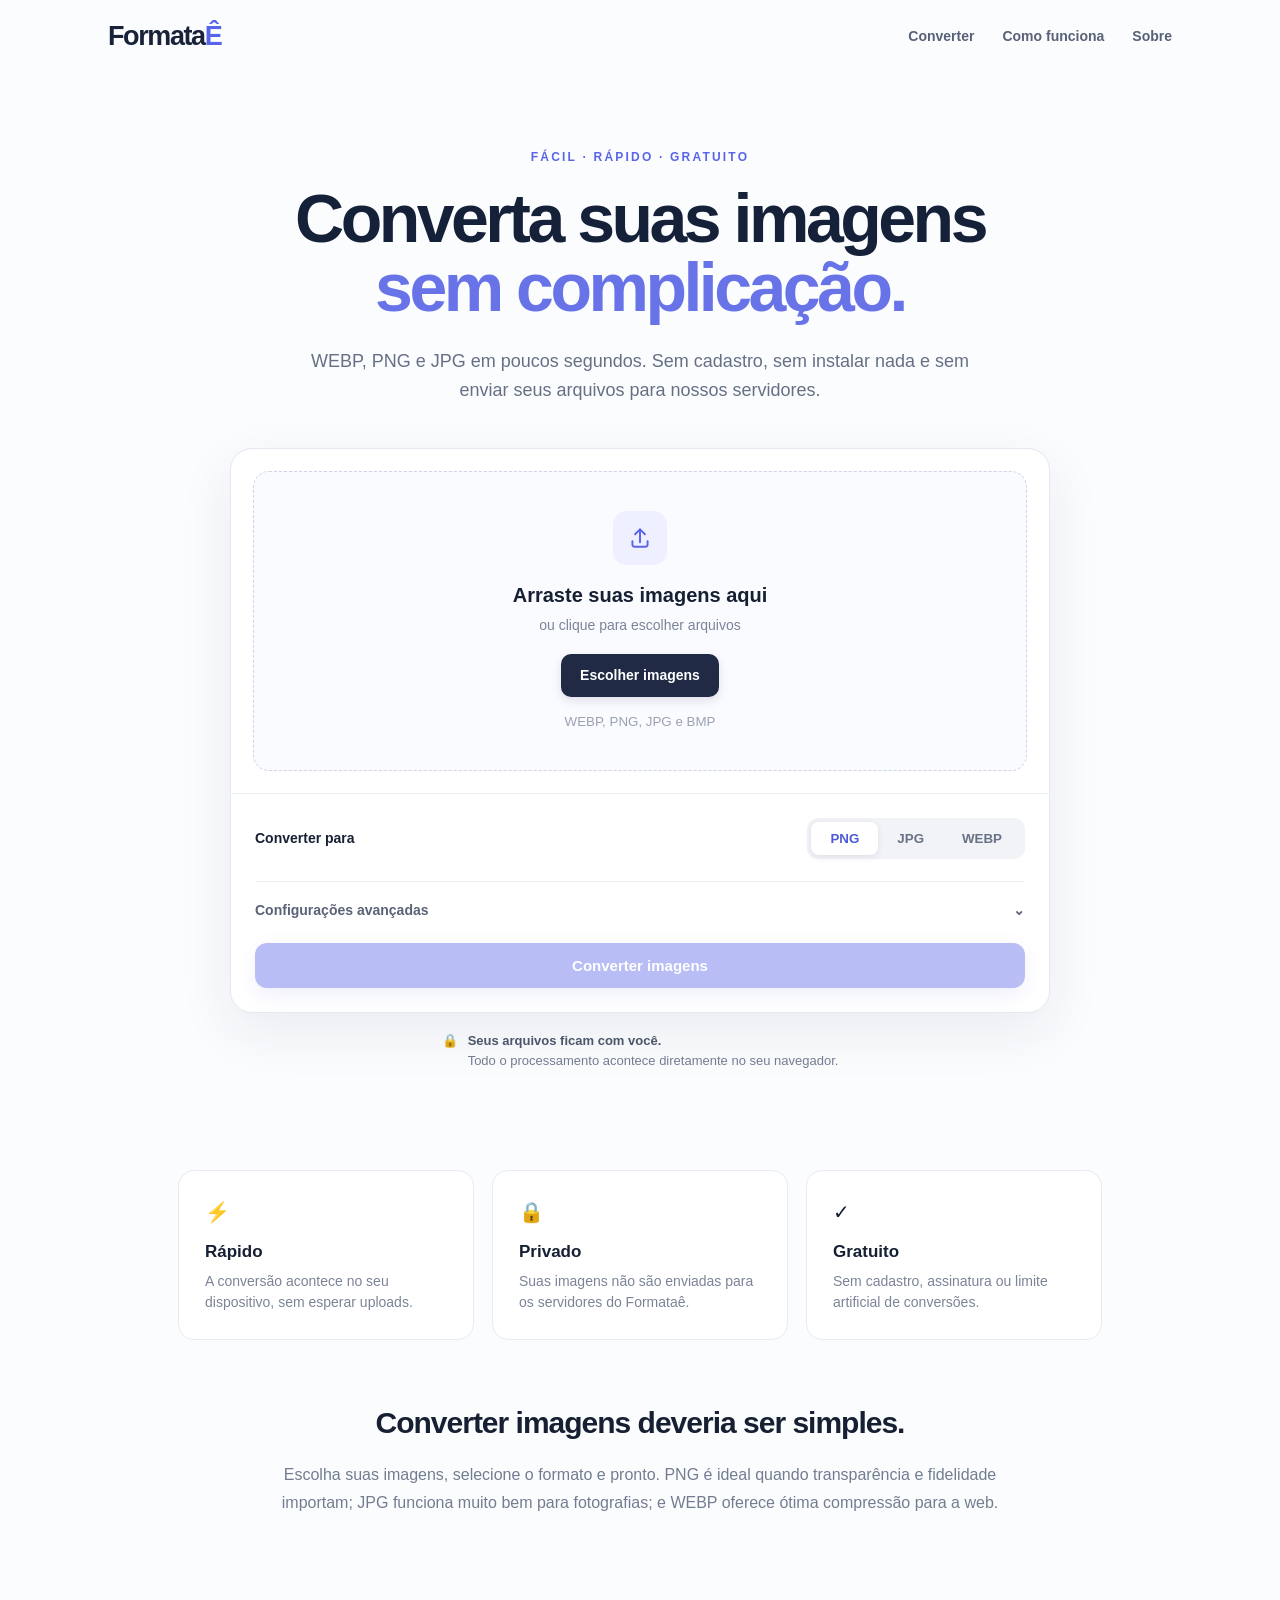
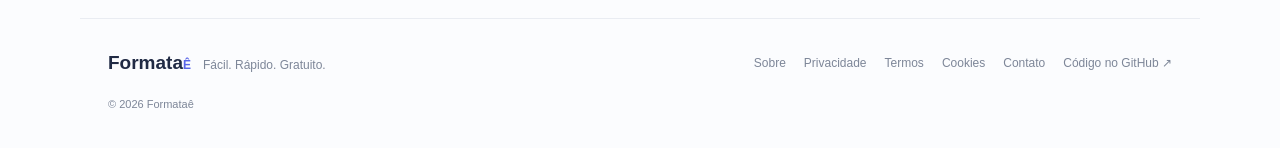
==== commit dba76029: "V 3.2 Fase iniical, o site estar no ar e o dominio público" ====
--- a/index.html
+++ b/index.html
@@ -6,12 +6,21 @@
   <title>Formataê — Conversor de imagens grátis</title>
   <meta name="description" content="Converta WEBP, PNG, JPG e BMP gratuitamente, direto no navegador. Rápido, privado e sem cadastro.">
   <meta name="theme-color" content="#ffffff">
+  <meta name="robots" content="index,follow">
+  <link rel="canonical" href="https://formatae.com.br/">
+  <meta property="og:type" content="website">
+  <meta property="og:locale" content="pt_BR">
+  <meta property="og:site_name" content="FormataÊ">
+  <meta property="og:title" content="FormataÊ — Conversor de imagens grátis">
+  <meta property="og:description" content="Converta WEBP, PNG e JPG de forma rápida, gratuita e diretamente no navegador.">
+  <meta property="og:url" content="https://formatae.com.br/">
+  <meta name="twitter:card" content="summary">
   <link rel="icon" href="favicon.svg" type="image/svg+xml">
-  <link rel="stylesheet" href="style.css">
+  <link rel="stylesheet" href="style.css?v=3.2">
 </head>
 <body>
 <header class="topbar">
-  <a class="brand" href="index.html" aria-label="Formataê - início">Formata<span>ê</span></a>
+  <a class="brand" href="index.html" aria-label="Formataê - início">Formata<span>Ê</span></a>
   <nav>
     <a href="#conversor">Converter</a>
     <a href="#vantagens">Como funciona</a>
@@ -115,16 +124,17 @@
 </main>
 
 <footer>
-  <div class="footer-brand"><strong>Formataê</strong><span>Fácil. Rápido. Gratuito.</span></div>
+  <div class="footer-brand"><strong>Formata<span class="accent-e">Ê</span></strong><span>Fácil. Rápido. Gratuito.</span></div>
   <div class="footer-links">
     <a href="sobre.html">Sobre</a>
     <a href="privacidade.html">Privacidade</a>
     <a href="termos.html">Termos</a>
     <a href="cookies.html">Cookies</a>
     <a href="contato.html">Contato</a>
+    <a href="https://github.com/limaryan/formatae" target="_blank" rel="noopener noreferrer">Código no GitHub ↗</a>
   </div>
   <small>© 2026 Formataê</small>
 </footer>
-<script src="app.js"></script>
+<script src="app.js?v=3.2"></script>
 </body>
 </html>
--- a/style.css
+++ b/style.css
@@ -1 +1,2 @@
-*{box-sizing:border-box}html{scroll-behavior:smooth}body{margin:0;font-family:Inter,ui-sans-serif,-apple-system,BlinkMacSystemFont,"Segoe UI",sans-serif;color:#172033;background:#fbfcfe;line-height:1.5}a{color:inherit;text-decoration:none}.topbar{height:72px;max-width:1120px;margin:auto;padding:0 28px;display:flex;align-items:center;justify-content:space-between}.brand{font-size:27px;font-weight:850;letter-spacing:-1.4px;color:#18233a}.brand span{color:#5965e8}.topbar nav{display:flex;gap:28px;font-size:14px;color:#586176;font-weight:600}.topbar nav a:hover{color:#5965e8}main{max-width:980px;margin:auto;padding:0 28px}.hero{text-align:center;padding:76px 0 42px}.eyebrow{font-size:12px;letter-spacing:2.2px;font-weight:800;color:#5965e8;margin-bottom:18px}.hero h1{font-size:clamp(42px,6vw,68px);line-height:1.02;letter-spacing:-3.5px;margin:0;color:#152039}.hero h1 span{color:#6973e8}.hero p{max-width:660px;margin:24px auto 0;color:#667085;font-size:18px;line-height:1.65}.converter-card{max-width:820px;margin:auto;background:#fff;border:1px solid #e6e9f0;border-radius:22px;box-shadow:0 18px 55px rgba(24,35,58,.08);overflow:hidden}.drop-zone{margin:22px;min-height:300px;border:1.5px dashed #cfd5e2;border-radius:16px;background:#fafbff;display:flex;flex-direction:column;align-items:center;justify-content:center;cursor:pointer;transition:.2s}.drop-zone:hover,.drop-zone.drag{border-color:#6973e8;background:#f6f7ff}.upload-icon{width:54px;height:54px;border-radius:14px;background:#eef0ff;display:grid;place-items:center;margin-bottom:15px}.upload-icon svg{width:26px;fill:none;stroke:#5965e8;stroke-width:1.8;stroke-linecap:round;stroke-linejoin:round}.drop-zone h2{font-size:20px;margin:0 0 5px}.drop-zone p{margin:0 0 18px;color:#7b8497;font-size:14px}.choose-button{padding:11px 19px;background:#202a44;color:#fff;border-radius:10px;font-size:14px;font-weight:750;box-shadow:0 4px 10px rgba(32,42,68,.12)}.drop-zone small{margin-top:15px;color:#9aa2b2}.file-summary{margin:0 22px 18px;padding:13px 16px;border-radius:12px;background:#f5f7fb;color:#4c566a;font-size:14px}.controls{border-top:1px solid #edf0f5;padding:24px}.control-block{display:flex;align-items:center;justify-content:space-between;gap:20px}.control-label{font-size:14px;font-weight:750}.format-tabs{display:flex;background:#f1f3f7;padding:4px;border-radius:11px}.format{border:0;background:transparent;padding:9px 19px;border-radius:8px;font-weight:750;color:#687185;cursor:pointer}.format.active{background:#fff;color:#4f5bd5;box-shadow:0 2px 7px rgba(31,42,68,.09)}.advanced{border-top:1px solid #edf0f5;margin-top:22px;padding-top:18px}.advanced summary{list-style:none;cursor:pointer;display:flex;justify-content:space-between;font-size:14px;font-weight:700;color:#596276}.advanced summary::-webkit-details-marker{display:none}.advanced[open] .chevron{transform:rotate(180deg)}.advanced-grid{padding-top:18px;display:grid;gap:16px;color:#596276;font-size:14px}.advanced-grid label>span:first-child{display:flex;justify-content:space-between;margin-bottom:8px}.advanced input[type=range]{width:100%}.check-row{display:flex!important;gap:9px;align-items:center}.check-row span{margin:0!important}.resize-fields{display:grid;grid-template-columns:1fr 1fr;gap:12px}.resize-fields input[type=number]{width:100%;margin-top:6px;padding:10px;border:1px solid #d9dee8;border-radius:8px}.resize-fields .check-row{grid-column:1/-1}.convert-button,.secondary-button{width:100%;border:0;border-radius:12px;padding:14px 18px;font-size:15px;font-weight:800;cursor:pointer}.convert-button{margin-top:22px;background:#5965e8;color:white;box-shadow:0 7px 18px rgba(89,101,232,.22)}.convert-button:hover:not(:disabled){background:#4c57d5}.convert-button:disabled{opacity:.42;cursor:not-allowed}.privacy-note{max-width:820px;margin:18px auto 0;display:flex;justify-content:center;gap:10px;text-align:left;color:#737d90;font-size:13px}.privacy-note strong{color:#4c566a}.results{max-width:820px;margin:30px auto;background:#fff;border:1px solid #e6e9f0;border-radius:18px;padding:22px}.results-head,.results-head>div{display:flex;align-items:center;justify-content:space-between}.results-head>div{justify-content:flex-start;gap:9px}.results-head h2{font-size:18px;margin:0}.success-dot{width:25px;height:25px;display:grid;place-items:center;border-radius:50%;background:#e9f8ef;color:#22834f;font-weight:900}.text-button{border:0;background:transparent;color:#5965e8;font-weight:700;cursor:pointer}.result-item{display:grid;grid-template-columns:52px 1fr auto;align-items:center;gap:14px;padding:15px 0;border-top:1px solid #edf0f5}.result-item:first-child{margin-top:14px}.thumb{width:52px;height:52px;object-fit:cover;border-radius:9px;background:#f1f3f6}.result-meta strong{display:block;font-size:14px;white-space:nowrap;overflow:hidden;text-overflow:ellipsis;max-width:470px}.result-meta span{font-size:12px;color:#8a93a5}.download-link{background:#f0f2ff;color:#4e59d3;padding:9px 13px;border-radius:9px;font-size:13px;font-weight:800}.secondary-button{margin-top:12px;background:#202a44;color:white}.benefits{display:grid;grid-template-columns:repeat(3,1fr);gap:18px;margin:100px 0 60px}.benefits>div{padding:26px;border:1px solid #e8ebf1;border-radius:16px;background:#fff}.benefit-icon{font-size:20px}.benefits h3{margin:12px 0 6px;font-size:17px}.benefits p{margin:0;color:#7b8497;font-size:14px}.seo-copy{max-width:720px;margin:0 auto 100px;text-align:center}.seo-copy h2{font-size:30px;letter-spacing:-1px;margin-bottom:14px}.seo-copy p{color:#737d90;line-height:1.8}footer{border-top:1px solid #e9ecf2;max-width:1120px;margin:auto;padding:30px 28px 36px;display:grid;grid-template-columns:1fr auto;gap:18px;align-items:center;color:#7d8698}.footer-brand{display:flex;gap:12px;align-items:baseline}.footer-brand strong{font-size:19px;color:#202a44}.footer-brand span{font-size:12px}.footer-links{display:flex;gap:18px;font-size:12px}.footer-links a:hover{color:#5965e8}footer small{font-size:11px}.hidden{display:none!important}.legal-page{max-width:780px;margin:60px auto 100px}.legal-page h1{font-size:42px;letter-spacing:-1.8px}.legal-page h2{margin-top:34px}.legal-page p,.legal-page li{color:#667085;line-height:1.75}@media(max-width:700px){.topbar{height:62px;padding:0 18px}.topbar nav a:not(:first-child){display:none}main{padding:0 16px}.hero{padding:52px 0 30px}.hero h1{font-size:43px;letter-spacing:-2.4px}.hero p{font-size:16px}.converter-card{border-radius:17px}.drop-zone{margin:13px;min-height:260px}.controls{padding:18px}.control-block{align-items:flex-start;flex-direction:column}.format-tabs{width:100%}.format{flex:1}.benefits{grid-template-columns:1fr;margin:70px 0 45px}.result-item{grid-template-columns:44px 1fr}.thumb{width:44px;height:44px}.download-link{grid-column:2}.footer-links{flex-wrap:wrap}.footer-brand{display:block}footer{grid-template-columns:1fr}.seo-copy{margin-bottom:70px}}+*{box-sizing:border-box}html{scroll-behavior:smooth}body{margin:0;font-family:Inter,ui-sans-serif,-apple-system,BlinkMacSystemFont,"Segoe UI",sans-serif;color:#172033;background:#fbfcfe;line-height:1.5}a{color:inherit;text-decoration:none}.topbar{height:72px;max-width:1120px;margin:auto;padding:0 28px;display:flex;align-items:center;justify-content:space-between}.brand{font-size:27px;font-weight:850;letter-spacing:-1.4px;color:#18233a}.brand span{color:#5965e8}.topbar nav{display:flex;gap:28px;font-size:14px;color:#586176;font-weight:600}.topbar nav a:hover{color:#5965e8}main{max-width:980px;margin:auto;padding:0 28px}.hero{text-align:center;padding:76px 0 42px}.eyebrow{font-size:12px;letter-spacing:2.2px;font-weight:800;color:#5965e8;margin-bottom:18px}.hero h1{font-size:clamp(42px,6vw,68px);line-height:1.02;letter-spacing:-3.5px;margin:0;color:#152039}.hero h1 span{color:#6973e8}.hero p{max-width:660px;margin:24px auto 0;color:#667085;font-size:18px;line-height:1.65}.converter-card{max-width:820px;margin:auto;background:#fff;border:1px solid #e6e9f0;border-radius:22px;box-shadow:0 18px 55px rgba(24,35,58,.08);overflow:hidden}.drop-zone{margin:22px;min-height:300px;border:1.5px dashed #cfd5e2;border-radius:16px;background:#fafbff;display:flex;flex-direction:column;align-items:center;justify-content:center;cursor:pointer;transition:.2s}.drop-zone:hover,.drop-zone.drag{border-color:#6973e8;background:#f6f7ff}.upload-icon{width:54px;height:54px;border-radius:14px;background:#eef0ff;display:grid;place-items:center;margin-bottom:15px}.upload-icon svg{width:26px;fill:none;stroke:#5965e8;stroke-width:1.8;stroke-linecap:round;stroke-linejoin:round}.drop-zone h2{font-size:20px;margin:0 0 5px}.drop-zone p{margin:0 0 18px;color:#7b8497;font-size:14px}.choose-button{padding:11px 19px;background:#202a44;color:#fff;border-radius:10px;font-size:14px;font-weight:750;box-shadow:0 4px 10px rgba(32,42,68,.12)}.drop-zone small{margin-top:15px;color:#9aa2b2}.file-summary{margin:0 22px 18px;padding:13px 16px;border-radius:12px;background:#f5f7fb;color:#4c566a;font-size:14px}.controls{border-top:1px solid #edf0f5;padding:24px}.control-block{display:flex;align-items:center;justify-content:space-between;gap:20px}.control-label{font-size:14px;font-weight:750}.format-tabs{display:flex;background:#f1f3f7;padding:4px;border-radius:11px}.format{border:0;background:transparent;padding:9px 19px;border-radius:8px;font-weight:750;color:#687185;cursor:pointer}.format.active{background:#fff;color:#4f5bd5;box-shadow:0 2px 7px rgba(31,42,68,.09)}.advanced{border-top:1px solid #edf0f5;margin-top:22px;padding-top:18px}.advanced summary{list-style:none;cursor:pointer;display:flex;justify-content:space-between;font-size:14px;font-weight:700;color:#596276}.advanced summary::-webkit-details-marker{display:none}.advanced[open] .chevron{transform:rotate(180deg)}.advanced-grid{padding-top:18px;display:grid;gap:16px;color:#596276;font-size:14px}.advanced-grid label>span:first-child{display:flex;justify-content:space-between;margin-bottom:8px}.advanced input[type=range]{width:100%}.check-row{display:flex!important;gap:9px;align-items:center}.check-row span{margin:0!important}.resize-fields{display:grid;grid-template-columns:1fr 1fr;gap:12px}.resize-fields input[type=number]{width:100%;margin-top:6px;padding:10px;border:1px solid #d9dee8;border-radius:8px}.resize-fields .check-row{grid-column:1/-1}.convert-button,.secondary-button{width:100%;border:0;border-radius:12px;padding:14px 18px;font-size:15px;font-weight:800;cursor:pointer}.convert-button{margin-top:22px;background:#5965e8;color:white;box-shadow:0 7px 18px rgba(89,101,232,.22)}.convert-button:hover:not(:disabled){background:#4c57d5}.convert-button:disabled{opacity:.42;cursor:not-allowed}.privacy-note{max-width:820px;margin:18px auto 0;display:flex;justify-content:center;gap:10px;text-align:left;color:#737d90;font-size:13px}.privacy-note strong{color:#4c566a}.results{max-width:820px;margin:30px auto;background:#fff;border:1px solid #e6e9f0;border-radius:18px;padding:22px}.results-head,.results-head>div{display:flex;align-items:center;justify-content:space-between}.results-head>div{justify-content:flex-start;gap:9px}.results-head h2{font-size:18px;margin:0}.success-dot{width:25px;height:25px;display:grid;place-items:center;border-radius:50%;background:#e9f8ef;color:#22834f;font-weight:900}.text-button{border:0;background:transparent;color:#5965e8;font-weight:700;cursor:pointer}.result-item{display:grid;grid-template-columns:52px 1fr auto;align-items:center;gap:14px;padding:15px 0;border-top:1px solid #edf0f5}.result-item:first-child{margin-top:14px}.thumb{width:52px;height:52px;object-fit:cover;border-radius:9px;background:#f1f3f6}.result-meta strong{display:block;font-size:14px;white-space:nowrap;overflow:hidden;text-overflow:ellipsis;max-width:470px}.result-meta span{font-size:12px;color:#8a93a5}.download-link{background:#f0f2ff;color:#4e59d3;padding:9px 13px;border-radius:9px;font-size:13px;font-weight:800}.secondary-button{margin-top:12px;background:#202a44;color:white}.benefits{display:grid;grid-template-columns:repeat(3,1fr);gap:18px;margin:100px 0 60px}.benefits>div{padding:26px;border:1px solid #e8ebf1;border-radius:16px;background:#fff}.benefit-icon{font-size:20px}.benefits h3{margin:12px 0 6px;font-size:17px}.benefits p{margin:0;color:#7b8497;font-size:14px}.seo-copy{max-width:720px;margin:0 auto 100px;text-align:center}.seo-copy h2{font-size:30px;letter-spacing:-1px;margin-bottom:14px}.seo-copy p{color:#737d90;line-height:1.8}footer{border-top:1px solid #e9ecf2;max-width:1120px;margin:auto;padding:30px 28px 36px;display:grid;grid-template-columns:1fr auto;gap:18px;align-items:center;color:#7d8698}.footer-brand{display:flex;gap:12px;align-items:baseline}.footer-brand strong{font-size:19px;color:#202a44}.footer-brand span{font-size:12px}.footer-links{display:flex;gap:18px;font-size:12px}.footer-links a:hover{color:#5965e8}footer small{font-size:11px}.hidden{display:none!important}.legal-page{max-width:780px;margin:60px auto 100px}.legal-page h1{font-size:42px;letter-spacing:-1.8px}.legal-page h2{margin-top:34px}.legal-page p,.legal-page li{color:#667085;line-height:1.75}@media(max-width:700px){.topbar{height:62px;padding:0 18px}.topbar nav a:not(:first-child){display:none}main{padding:0 16px}.hero{padding:52px 0 30px}.hero h1{font-size:43px;letter-spacing:-2.4px}.hero p{font-size:16px}.converter-card{border-radius:17px}.drop-zone{margin:13px;min-height:260px}.controls{padding:18px}.control-block{align-items:flex-start;flex-direction:column}.format-tabs{width:100%}.format{flex:1}.benefits{grid-template-columns:1fr;margin:70px 0 45px}.result-item{grid-template-columns:44px 1fr}.thumb{width:44px;height:44px}.download-link{grid-column:2}.footer-links{flex-wrap:wrap}.footer-brand{display:block}footer{grid-template-columns:1fr}.seo-copy{margin-bottom:70px}}
+.accent-e{color:#5965e8}.inline-link{color:#5965e8;font-weight:700;text-decoration:underline;text-underline-offset:3px}
